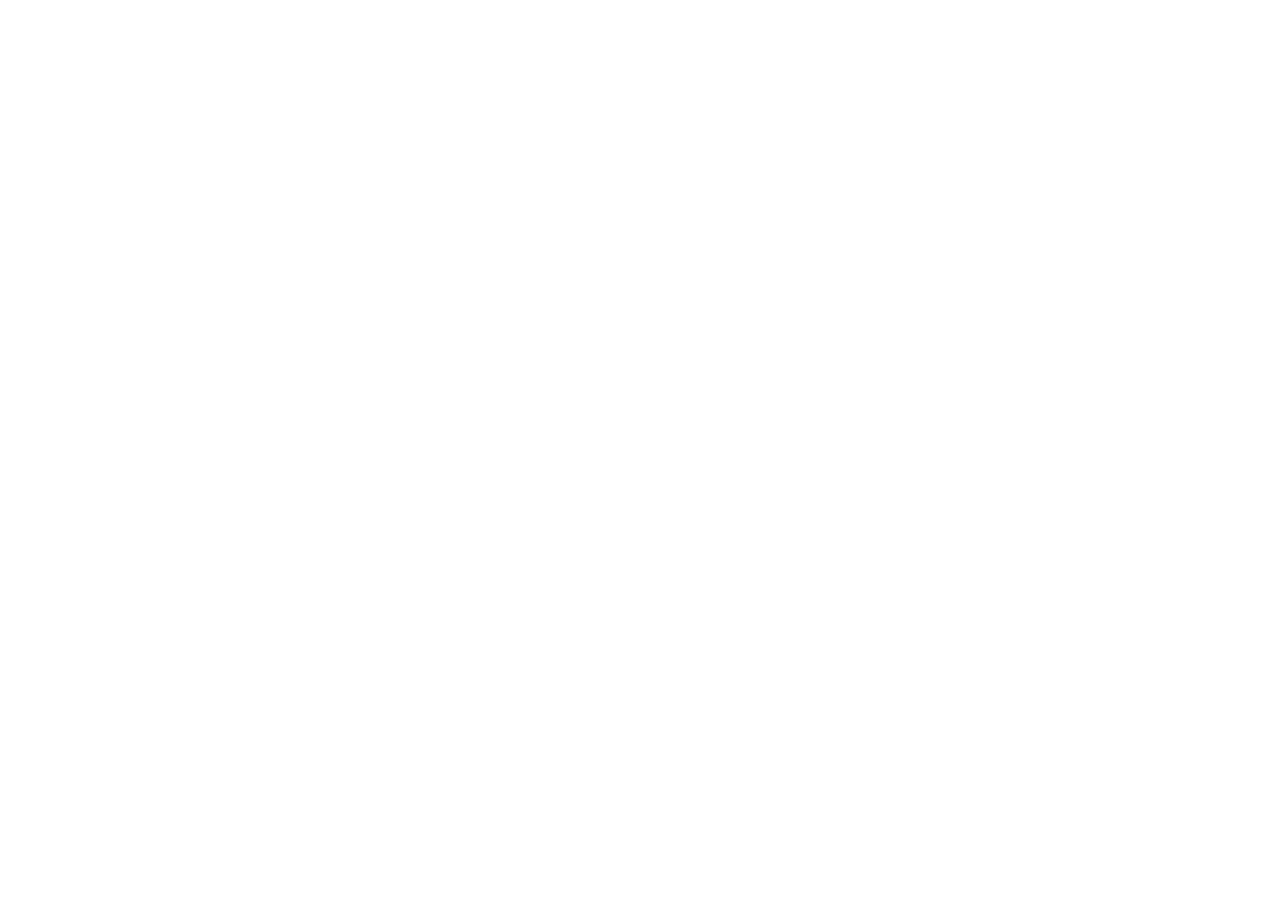
==== index.html @ 271f460a "Set up the Repository and Basic HTML structure" ====
<!DOCTYPE html>
<html lang="en">
<head>
    <meta charset="UTF-8">
    <meta http-equiv="X-UA-Compatible" content="IE=edge">
    <meta name="viewport" content="width=device-width, initial-scale=1.0">
    <title>Home - Web 3.0 Conference Website</title>
</head>
<body>
    <!-- ==== DESKTOP: Social media Header ==== -->
    <div>

    </div>

    <!-- ==== Navbar ==== -->
    <nav class="nav">

    </nav>

    <!-- ==== Header Section ==== -->
    <header class="header">

    </header>

    <!-- ==== Featured Speakers ==== -->
    <section class="speakers">

    </section>

    <!-- ==== DESKTOP: Partner Section ==== -->
    <section class="partner">

    </section>

    <!-- ==== DESKTOP: Footer ==== -->
    <footer class="footer">

    </footer>
</body>
</html>
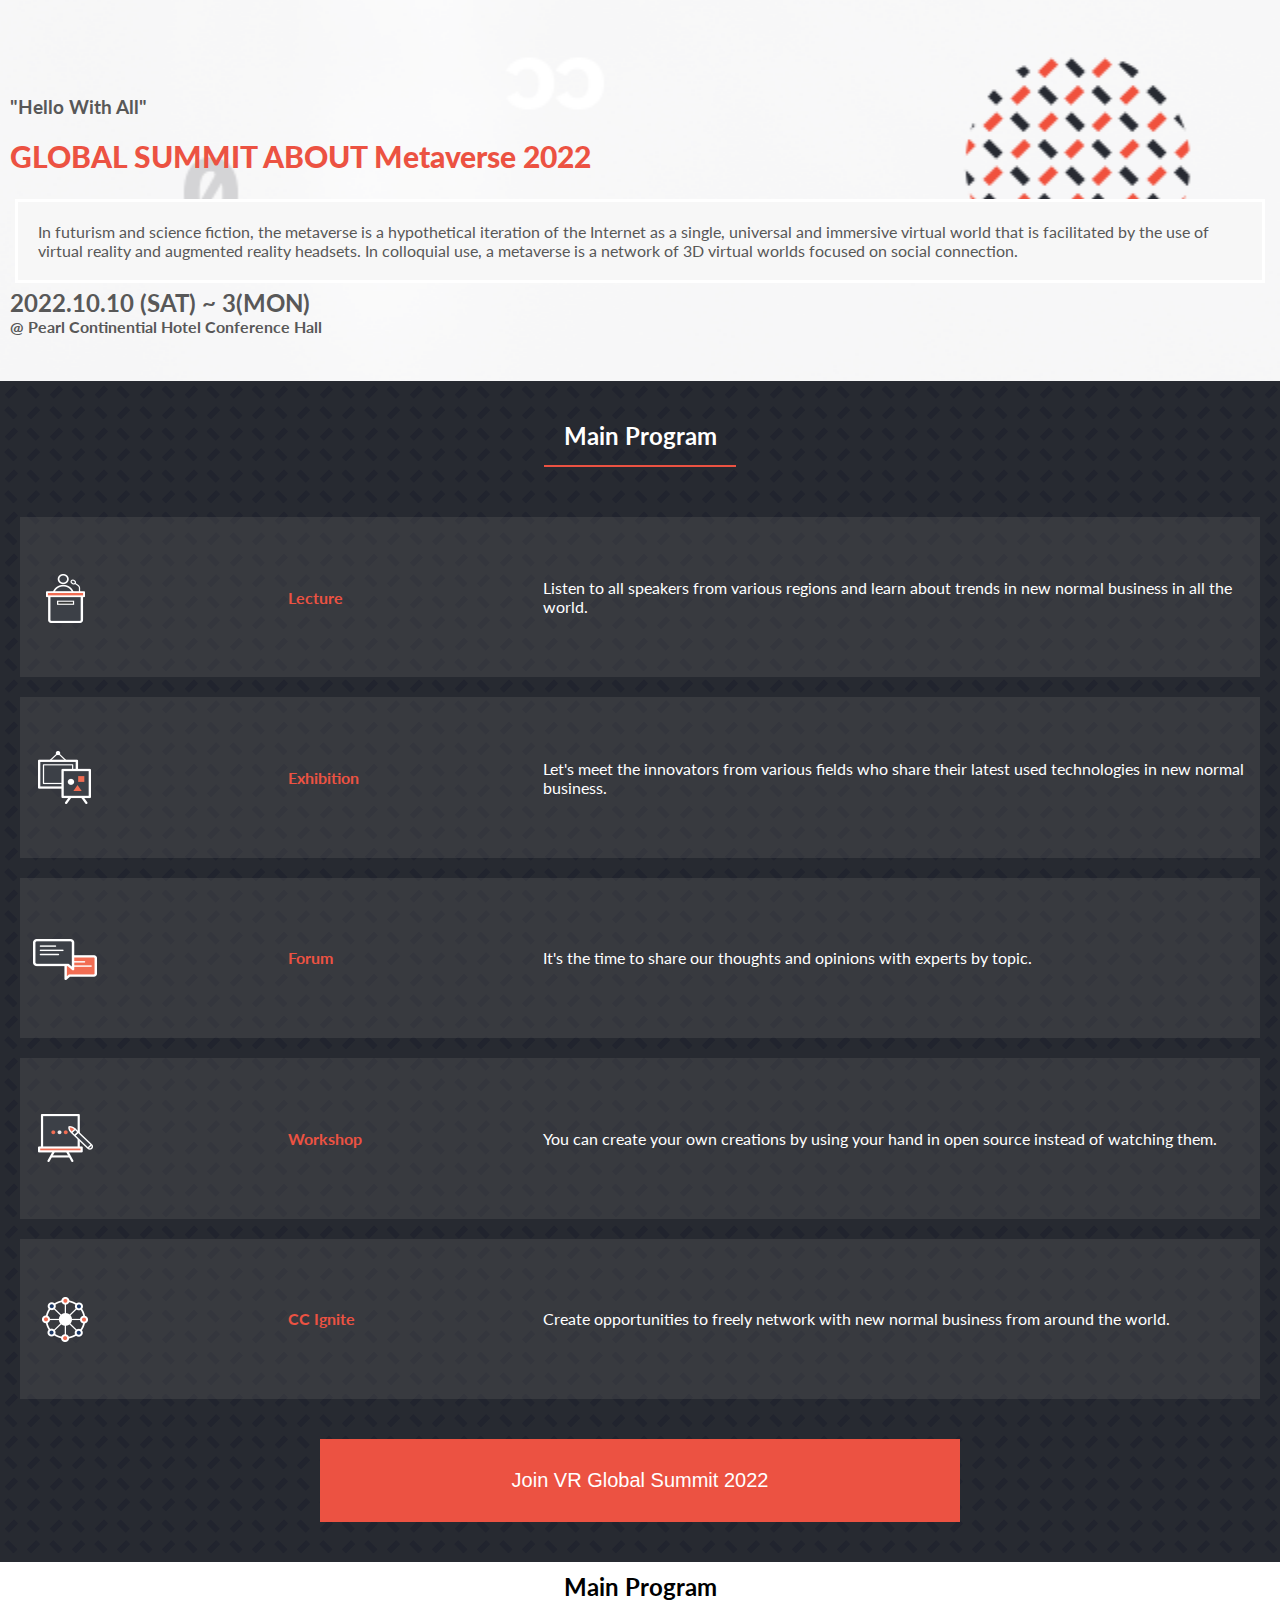
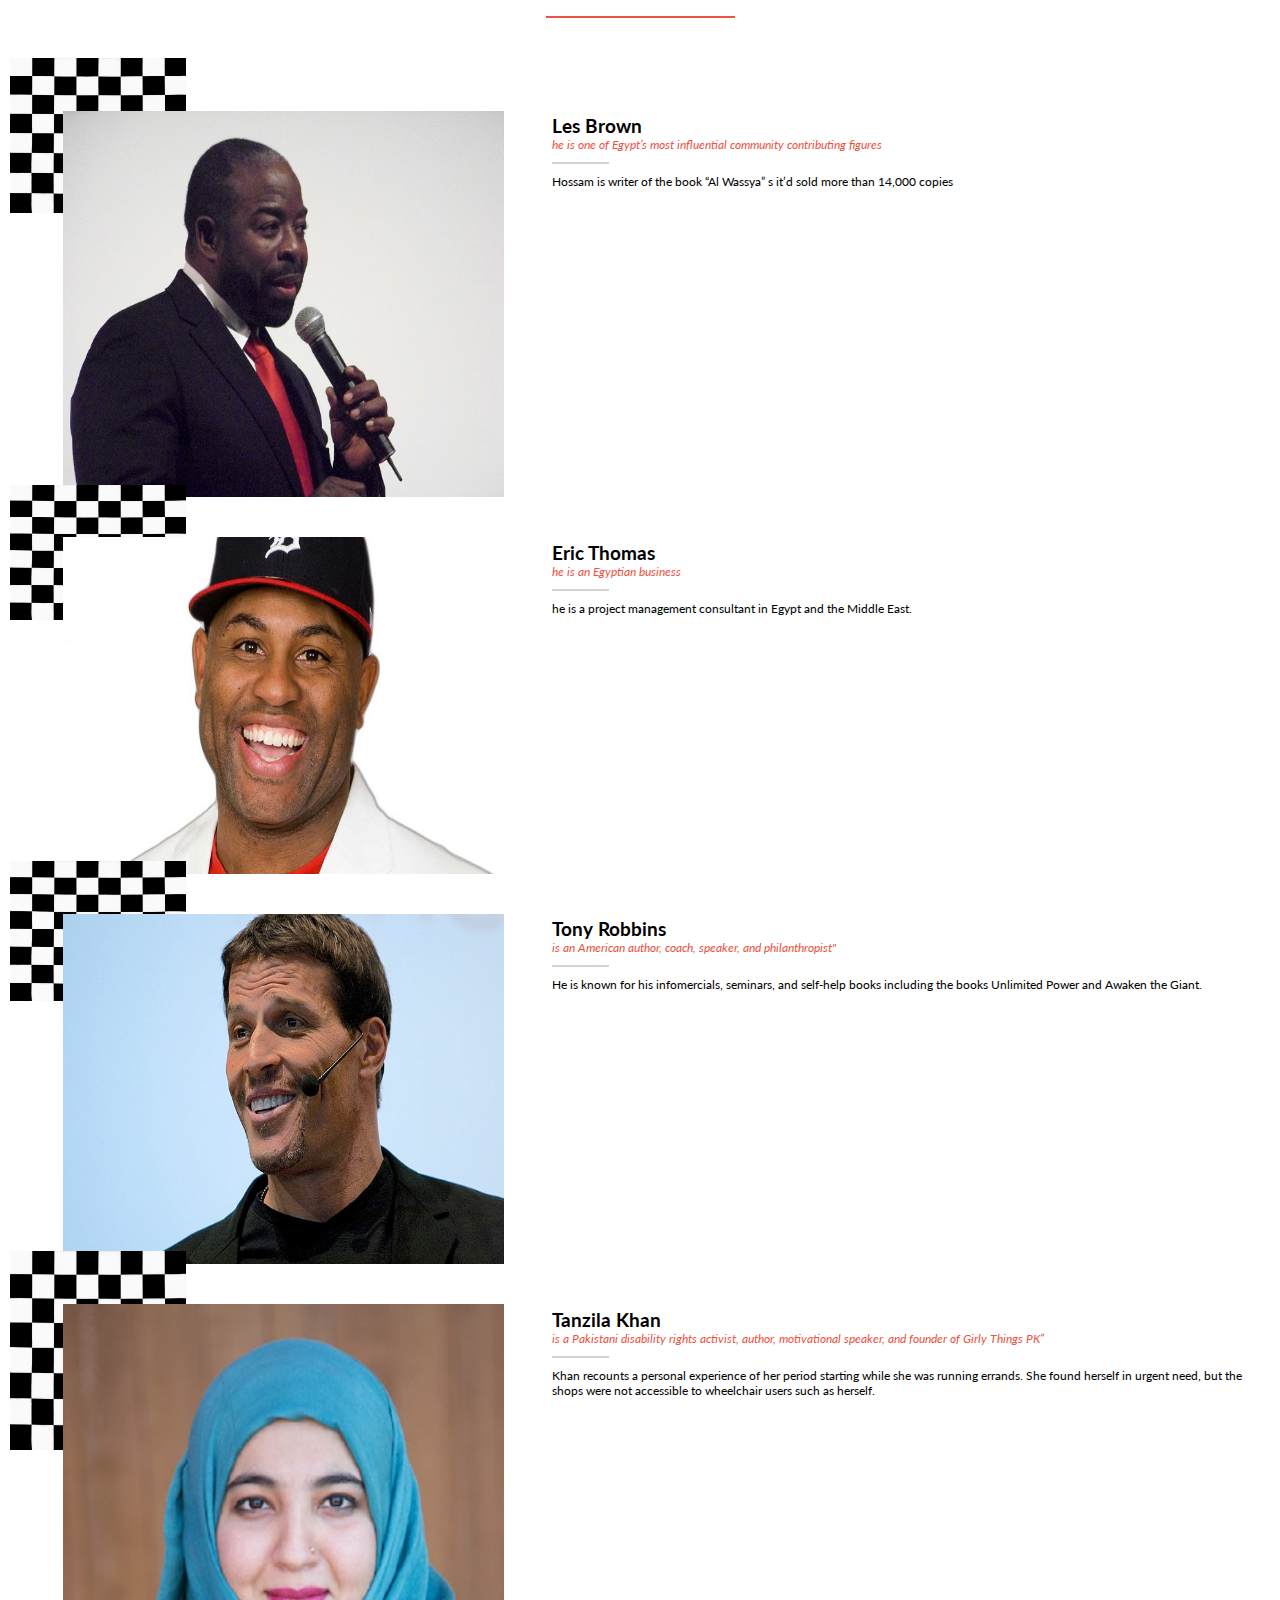
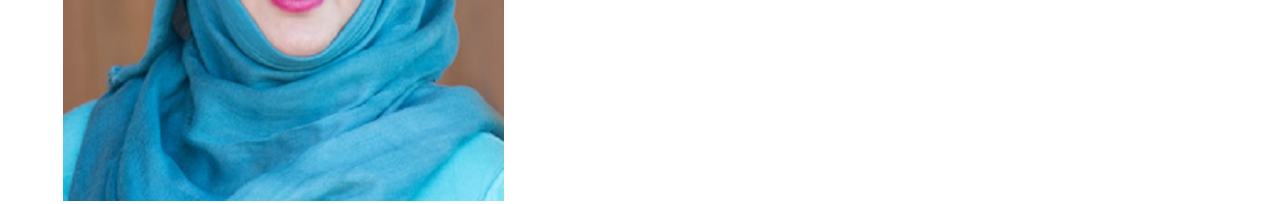
==== commit c70b0788: "HomePage Mobile Version Completed (Milestone 1)" ====
--- a/index.html
+++ b/index.html
@@ -1,40 +1,181 @@
 <!DOCTYPE html>
 <html lang="en">
+
 <head>
     <meta charset="UTF-8">
     <meta http-equiv="X-UA-Compatible" content="IE=edge">
     <meta name="viewport" content="width=device-width, initial-scale=1.0">
-    <title>Home - Web 3.0 Conference Website</title>
+    <title>Home - Metaverse Conference Website</title>
+    <link rel="stylesheet" href="assets/style.css" />
+    <link rel="stylesheet" href="https://use.fontawesome.com/releases/v5.15.4/css/all.css"
+        integrity="sha384-DyZ88mC6Up2uqS4h/KRgHuoeGwBcD4Ng9SiP4dIRy0EXTlnuz47vAwmeGwVChigm" crossorigin="anonymous">
 </head>
+
 <body>
-    <!-- ==== DESKTOP: Social media Header ==== -->
-    <div>
 
-    </div>
+    <body>
+        <!-- ==== DESKTOP: Social media Header ==== -->
+        <div>
 
-    <!-- ==== Navbar ==== -->
-    <nav class="nav">
+        </div>
 
-    </nav>
+        <!-- ==== Navbar ==== -->
+        <nav class="nav">
 
-    <!-- ==== Header Section ==== -->
-    <header class="header">
+            <i class="fas fa-bars"></i>
+        </nav>
 
-    </header>
+        <!-- ==== Header Section ==== -->
+        <header class="header">
 
-    <!-- ==== Featured Speakers ==== -->
-    <section class="speakers">
+            <h3>"Hello With All"</h3>
+            <h1 class="header__header1">GLOBAL SUMMIT ABOUT Metaverse 2022</h1>
+            <p class="header__text">
+                In futurism and science fiction, the metaverse is a hypothetical 
+                iteration of the Internet as a single, universal and immersive virtual 
+                world that is facilitated by the use of virtual reality and augmented 
+                reality headsets. In colloquial use, a metaverse is a network of 3D 
+                virtual worlds focused on social connection.
+            </p>
+            <h2>2022.10.10 (SAT) ~ 3(MON)</h2>
+            <h4 class="header__time">@ Pearl Continential Hotel Conference Hall</h4>
+        </header>
 
-    </section>
+        <!-- main progeram -->
+        <main class="main">
+            <div class="main__heading">
+                <h2>Main Program</h2>
+                <div class="main__line"></div>
+            </div>
+            <div class="main__List">
+                <div class="main__List__item">
+                    <img class="main__List__item__SubItem" src="assets/img/lecture.png" alt="lecture">
+                    <h4 class="main__List__item__SubItem main__List__item__title"> Lecture</h4>
+                    <p class="main__List__item__SubItem ">
+                        Listen to all speakers from various regions and learn about trends
+                        in new normal business in all the world.
+                    </p>
+                </div>
+                <div class="main__List__item">
+                    <img class="main__List__item__SubItem" src="assets/img/exibition.png" alt="CC">
+                    <h4 class="main__List__item__SubItem main__List__item__title"> Exhibition</h4>
+                    <p class="main__List__item__SubItem ">
+                        Let's meet the innovators from various fields who share their latest
+                        used technologies in new normal business.
+                    </p>
+                </div>
+                <div class="main__List__item">
+                    <img class="main__List__item__SubItem" src="assets/img/forum.png" alt="forum">
+                    <h4 class="main__List__item__SubItem main__List__item__title"> Forum</h4>
+                    <p class="main__List__item__SubItem ">
+                        It's the time to share our thoughts and opinions with experts by topic.
+                    </p>
+                </div>
+                <div class="main__List__item">
+                    <img class="main__List__item__SubItem" src="assets/img/workshop.png" alt="workshop">
+                    <h4 class="main__List__item__SubItem main__List__item__title"> Workshop</h4>
+                    <p class="main__List__item__SubItem ">
+                        You can create your own creations by using your hand in open source instead of watching them.
+                    </p>
+                </div>
+                <div class="main__List__item">
+                    <img class="main__List__item__SubItem" src="assets/img/ignite.png" alt="ignite">
+                    <h4 class="main__List__item__SubItem main__List__item__title">CC Ignite</h4>
+                    <p class="main__List__item__SubItem ">
+                        Create opportunities to freely network with new normal business from around the world.
+                    </p>
+                </div>
+            </div>
+            <div class="btn-container">
+                <button class="main-btn" type="button">
+                    Join VR Global Summit 2022
+                </button>
+            </div>
+        </main>
+        <!-- ==== Featured Speakers ==== -->
+        <section class="speakers">
+            <div class="speakers__heading">
+                <h2>Main Program</h2>
+                <div class="speakers__line"></div>
+            </div>
+            <div class="speakers__list__item">
+                <div class="speaker__list__item__img">
+                    <img src="assets/img/Les-Brown.jpg" />
+                </div>
+                <div class="speaker__list__item__content">
+                    <h3>Les Brown</h3>
+                    <p class="speaker__list__item__content__bio">
+                        he is one of Egypt’s most influential community contributing figures
+                    </p>
+                    <div class="speakers__bio__line">
 
-    <!-- ==== DESKTOP: Partner Section ==== -->
-    <section class="partner">
+                    </div>
+                    <p>
+                        Hossam is writer of the book “Al Wassya” s it’d sold more than 14,000 copies
+                    </p>
+                </div>
+            </div>
+            <div class="speakers__list__item">
+                <div class="speaker__list__item__img">
+                    <img src="assets/img/Eric-Thomas.jpg" />
+                </div>
+                <div class="speaker__list__item__content">
+                    <h3>Eric Thomas</h3>
+                    <p class="speaker__list__item__content__bio">
+                        he is an Egyptian business
+                    </p>
+                    <div class="speakers__bio__line">
 
-    </section>
+                    </div>
+                    <p>
+                        he is a project management consultant in Egypt and the Middle East.
+                    </p>
+                </div>
+            </div>
+            <div class="speakers__list__item">
+                <div class="speaker__list__item__img">
+                    <img src="assets/img/Tony_Robbins.jpg" />
+                </div>
+                <div class="speaker__list__item__content">
+                    <h3>Tony Robbins</h3>
+                    <p class="speaker__list__item__content__bio">
+                        is an American author, coach, speaker, and philanthropist"
+                    </p>
+                    <div class="speakers__bio__line">
 
-    <!-- ==== DESKTOP: Footer ==== -->
-    <footer class="footer">
+                    </div>
+                    <p>
+                        He is known for his infomercials, seminars, and self-help books including the books Unlimited Power and Awaken the Giant.
+                </div>
+            </div>
+            <div class="speakers__list__item">
+                <div class="speaker__list__item__img">
+                    <img src="assets/img/Tanzila.jpg" />
+                </div>
+                <div class="speaker__list__item__content">
+                    <h3>Tanzila Khan</h3>
+                    <p class="speaker__list__item__content__bio">
+                        is a Pakistani disability rights activist, author, motivational speaker, and founder of Girly Things PK”
+                    </p>
+                    <div class="speakers__bio__line">
 
-    </footer>
-</body>
+                    </div>
+                    <p>
+                        Khan recounts a personal experience of her period starting while she was running errands. She found herself in urgent need, but the shops were not accessible to wheelchair users such as herself.
+                    </p>
+                </div>
+            </div>
+        </section>
+
+        <!-- ==== DESKTOP: Partner Section ==== -->
+        <section class="partner">
+
+        </section>
+
+        <!-- ==== DESKTOP: Footer ==== -->
+        <footer class="footer">
+
+        </footer>
+    </body>
+
 </html>--- a/assets/style.css
+++ b/assets/style.css
@@ -0,0 +1,159 @@
+@import url('https://fonts.googleapis.com/css2?family=Lato:ital,wght@0,100;0,300;0,400;0,700;0,900;1,100;1,300;1,400;1,700;1,900&display=swap');
+
+body {
+  font-family: 'Lato', sans-serif;
+  font-weight: 400;
+}
+
+* {
+  margin: 0;
+  padding: 0;
+}
+
+i {
+  font-size: 30px;
+  margin: 20px 0 0 20px;
+}
+
+i:hover {
+  color: white;
+}
+
+.header {
+  background-image: url('img/mobile-bg.png');
+  background-size: cover;
+  background-position: center;
+  margin-top: -50px;
+  padding: 110px 10px 45px 10px;
+  color: #585858;
+}
+
+.header__header1 {
+  font-family: 'Lato', sans-serif;
+  padding: 20px 0;
+  font-size: 1.9em;
+  font-weight: 900;
+  color: #ec5242;
+}
+
+.header__text {
+  padding: 20px;
+  border: 3.5px solid #fff;
+  background-color: #f7f7f7;
+  margin: 5px;
+}
+
+.main {
+  background-image: url('img/main-bg.png');
+  background-color: #272a31;
+  color: #fff;
+  padding: 40px 0;
+}
+
+.main__line {
+  width: 15%;
+  height: 2px;
+  background-color: #ec5242;
+  margin-top: 15px;
+}
+
+.main__heading {
+  display: flex;
+  flex-direction: column;
+  align-items: center;
+}
+
+.main__List {
+  padding-top: 30px;
+}
+
+.main__List__item {
+  display: grid;
+  grid-template-columns: 18% 18% 58%;
+  background-color: #5f5f5f50;
+  grid-column-gap: 3%;
+  padding: 4% 1%;
+  margin: 20px;
+}
+
+.main__List__item__SubItem {
+  align-self: center;
+}
+
+.main__List__item__title {
+  color: #ec5242;
+}
+
+.btn-container {
+  display: flex;
+  justify-content: center;
+  margin-top: 40px;
+}
+
+.main-btn {
+  padding: 30px 15%;
+  background-color: #ec5242;
+  color: #fff;
+  border-style: none;
+  font-size: 20px;
+}
+
+.speakers {
+  min-height: 500px;
+  padding: 10px;
+}
+
+.speakers__line {
+  width: 15%;
+  height: 2px;
+  background-color: #ec5242;
+  margin-top: 15px;
+}
+
+.speakers__heading {
+  display: flex;
+  flex-direction: column;
+  align-items: center;
+}
+
+.speakers__list__item {
+  display: grid;
+  grid-template-columns: 35% 57%;
+  grid-column-gap: 8%;
+  margin-top: 40px;
+}
+
+.speaker__list__item__img {
+  background-image: url('img/speakersbg.jpg');
+  background-size: 40% 40%;
+  background-repeat: no-repeat;
+  background-position-x: 0;
+  background-position-y: 0;
+}
+
+.speaker__list__item__img img {
+  width: 100%;
+  height: 100%;
+  padding-left: 12%;
+  padding-top: 12%;
+}
+
+.speaker__list__item__content {
+  padding-top: 8%;
+}
+
+.speaker__list__item__content__bio {
+  font-style: italic;
+  color: #ec5242;
+}
+
+.speakers__bio__line {
+  width: 8%;
+  height: 2px;
+  background-color: #d3d3d3;
+  margin: 10px 0;
+}
+
+.speaker__list__item__content p {
+  font-size: 12px;
+}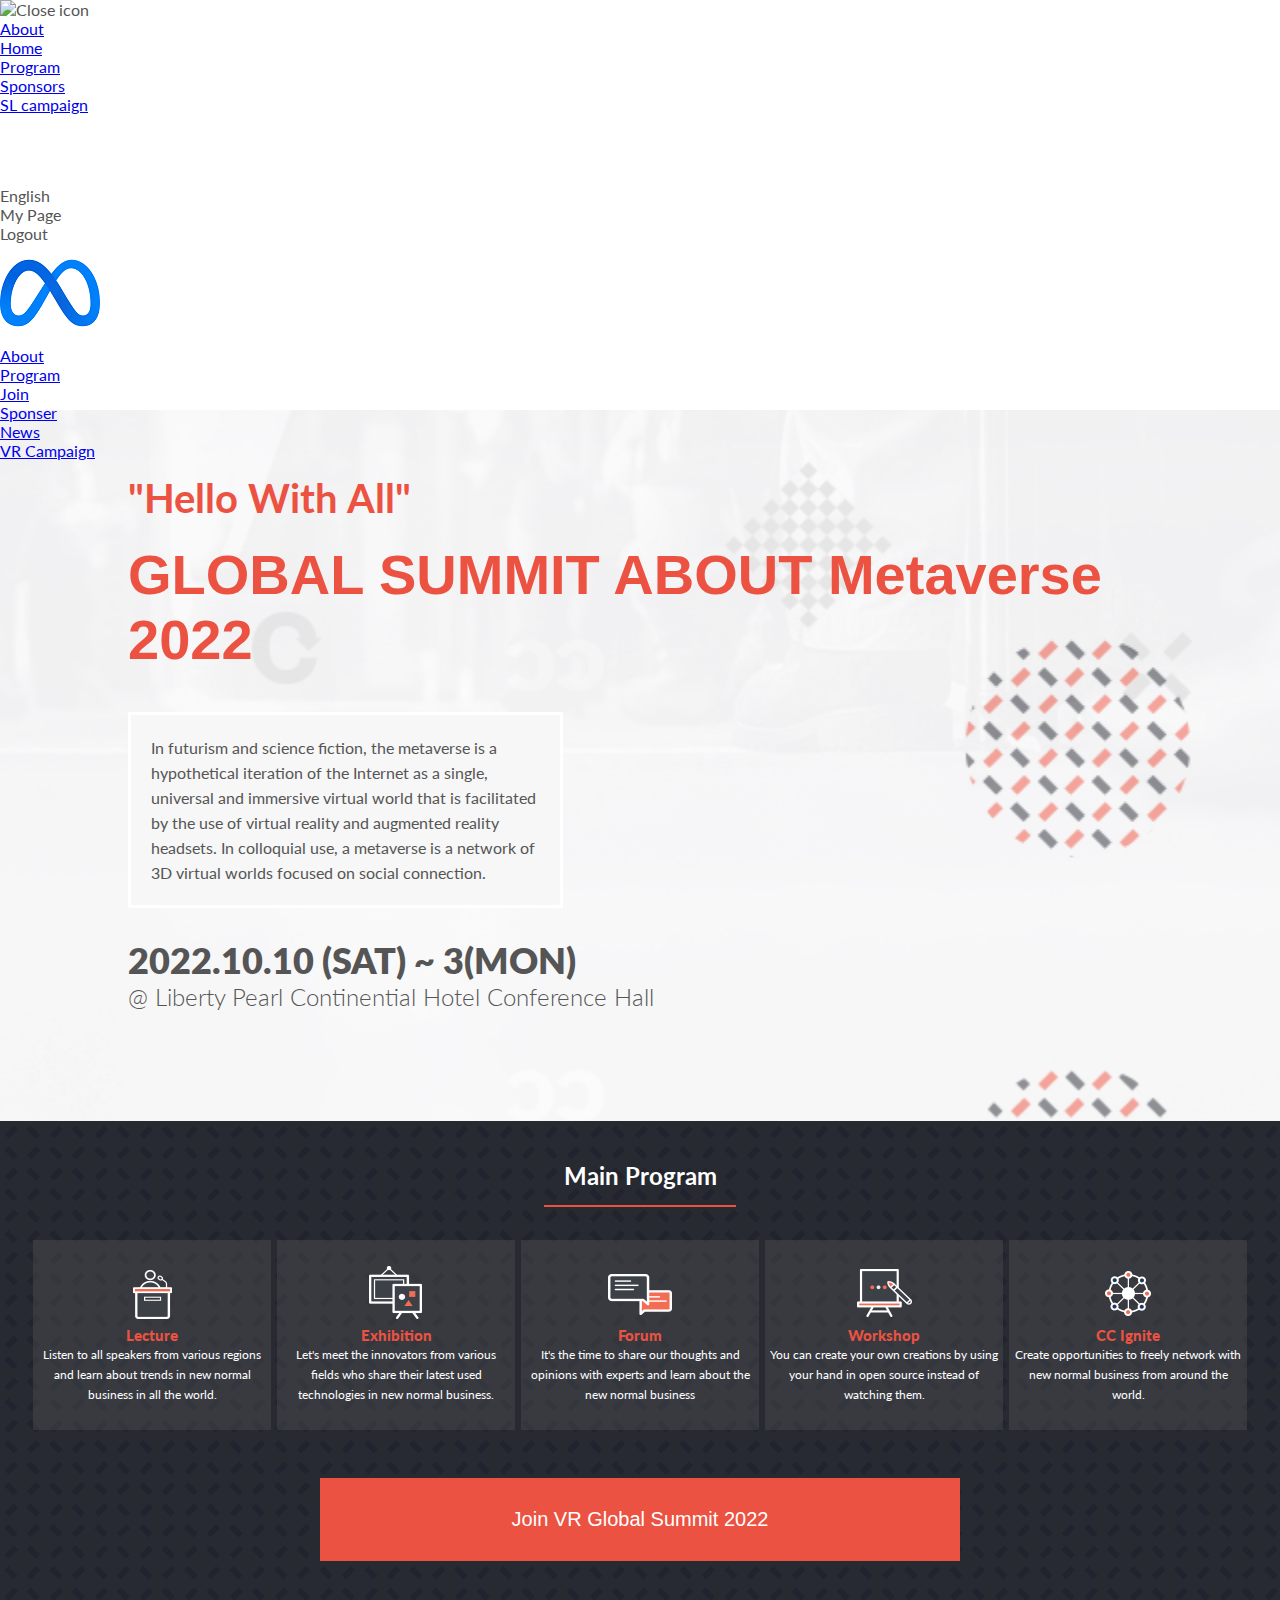
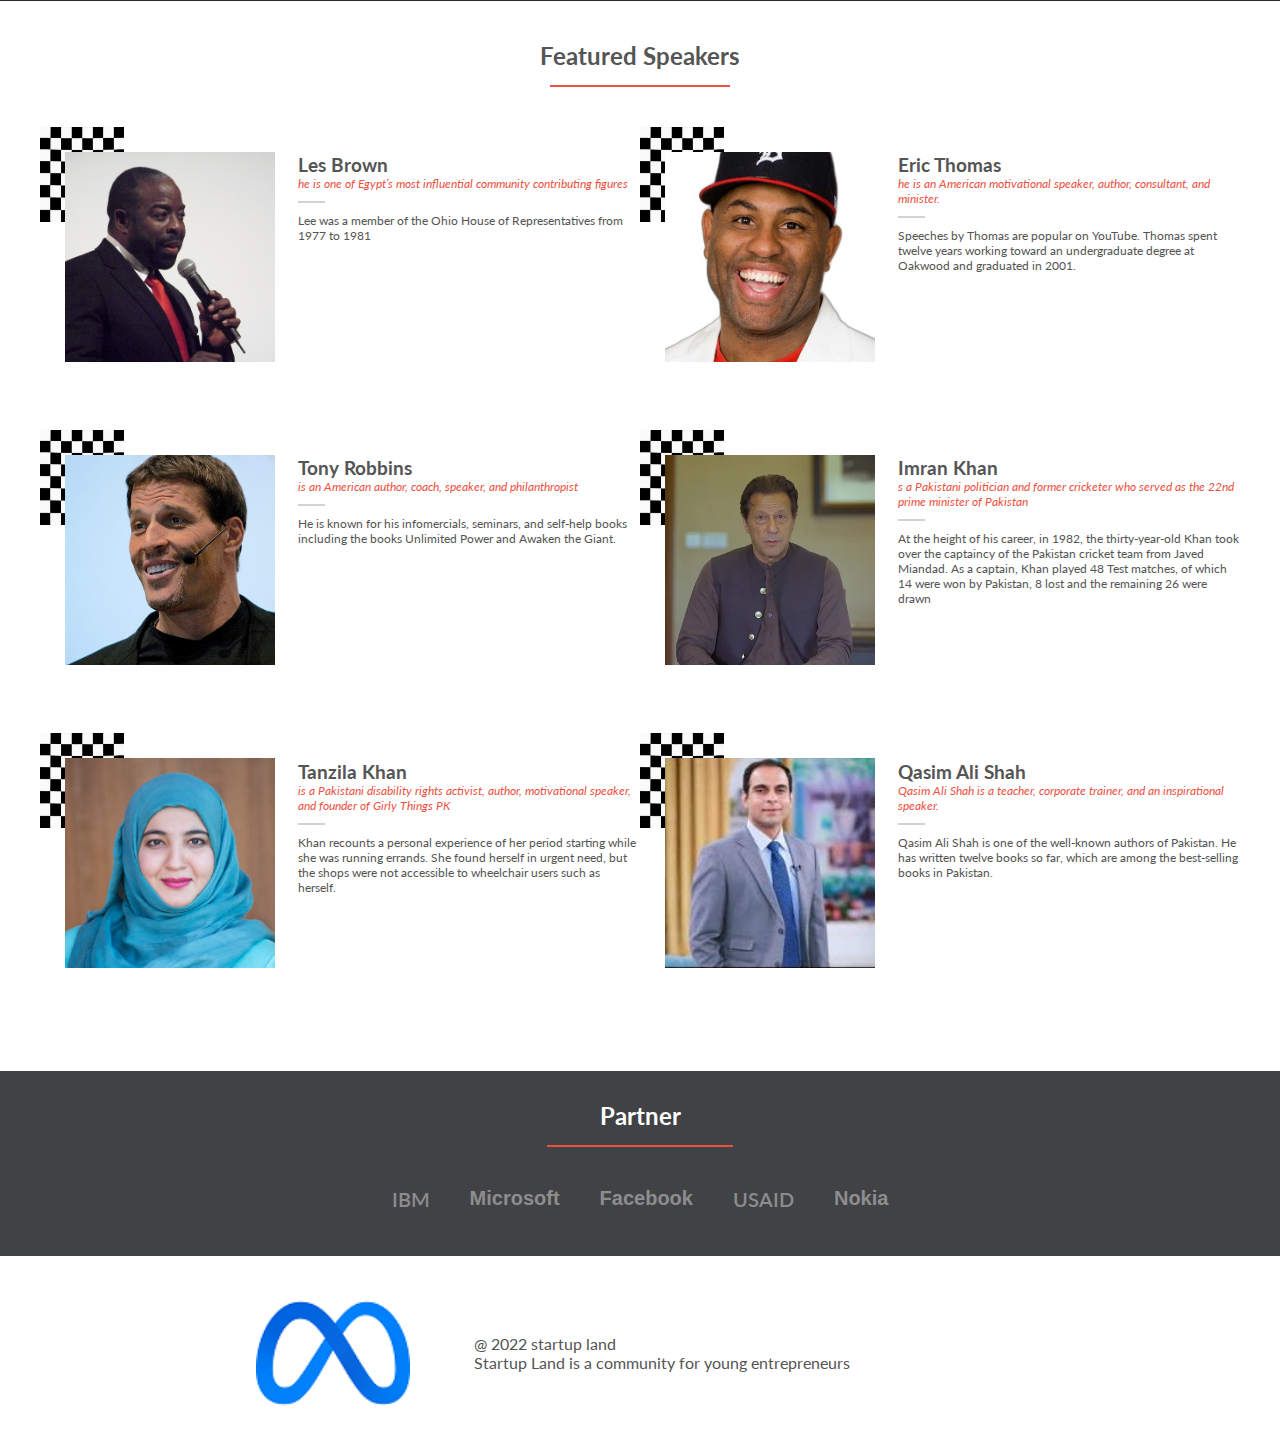
==== commit 062f17bb: "JS added to show speakers dynamically" ====
--- a/index.html
+++ b/index.html
@@ -7,6 +7,7 @@
     <meta name="viewport" content="width=device-width, initial-scale=1.0">
     <title>Home - Metaverse Conference Website</title>
     <link rel="stylesheet" href="assets/style.css" />
+    <link rel="stylesheet" href="assets/index.css" />
     <link rel="stylesheet" href="https://use.fontawesome.com/releases/v5.15.4/css/all.css"
         integrity="sha384-DyZ88mC6Up2uqS4h/KRgHuoeGwBcD4Ng9SiP4dIRy0EXTlnuz47vAwmeGwVChigm" crossorigin="anonymous">
 </head>
@@ -14,74 +15,115 @@
 <body>
 
     <body>
+        <!-- ==== Mobile: Main Menu ==== -->
+        <div id="navbar-overlay" class="overlay-background">
+            <a class="closeIcon"><img src="assets/img/close.png" alt="Close icon"></a>
+            <ul class="overlay-content">
+                <li><a class="one" href="about.html">About</a></li>
+                <li><a href="index.html">Home</a></li>
+                <li><a href="#program">Program</a></li>
+                <li><a href="#sponsor">Sponsors</a></li>
+                <li class="menu-item-border"><a class="item-link" href="#">SL campaign </a></li>
+            </ul>
+        </div>
         <!-- ==== DESKTOP: Social media Header ==== -->
-        <div>
-
+        <div class="social">
+            <div> <i class="fab fa-twitter"></i></div>
+            <div> <i class="fab fa-facebook-f"></i></div>
+            <div>English</div>
+            <div>My Page</div>
+            <div>Logout</div>
         </div>
 
         <!-- ==== Navbar ==== -->
-        <nav class="nav">
-
-            <i class="fas fa-bars"></i>
-        </nav>
+        <header class="nav">
+            <nav class="navbar-humberger">
+                <div class="icon-tab" id="humberger">
+                    <i class="fas fa-bars"></i>
+                </div>
+            </nav>
+             <!-- ==== Desktop: Main Menu ==== -->
+            <ul class="desktp_menu">
+                <li class="desktp_menu_item desktp_menu_logo"><a href="index.html"><img src="assets/img/logo.png"
+                            alt="startup" /></a></li>
+                <li><a class="active" href="about.html">About</a></li>
+                <li><a href="#program">Program</a></li>
+                <li><a href="#">Join</a></li>
+                <li><a href="#sponsor">Sponser</a></li>
+                <li><a href="#">News</a></li>
+                <li class="item-border"><a href="#" class="item-link">VR Campaign</a></li>
+            </ul>
+        </header>
 
         <!-- ==== Header Section ==== -->
         <header class="header">
 
-            <h3>"Hello With All"</h3>
-            <h1 class="header__header1">GLOBAL SUMMIT ABOUT Metaverse 2022</h1>
-            <p class="header__text">
+            <h3 class="text1">"Hello With All"</h3>
+            <h1 class="header_header1">GLOBAL SUMMIT ABOUT Metaverse 2022</h1>
+            <p class="header_text">
                 In futurism and science fiction, the metaverse is a hypothetical 
                 iteration of the Internet as a single, universal and immersive virtual 
                 world that is facilitated by the use of virtual reality and augmented 
                 reality headsets. In colloquial use, a metaverse is a network of 3D 
                 virtual worlds focused on social connection.
             </p>
-            <h2>2022.10.10 (SAT) ~ 3(MON)</h2>
-            <h4 class="header__time">@ Pearl Continential Hotel Conference Hall</h4>
+            <h2 class="eventime">2022.10.10 (SAT) ~ 3(MON)</h2>
+            <h4 class="header_time">@ Liberty Pearl Continential Hotel Conference Hall</h4>
         </header>
 
         <!-- main progeram -->
-        <main class="main">
-            <div class="main__heading">
+        <main class="main" id="program">
+            <div class="main_heading">
                 <h2>Main Program</h2>
-                <div class="main__line"></div>
+                <div class="main_line"></div>
             </div>
-            <div class="main__List">
-                <div class="main__List__item">
-                    <img class="main__List__item__SubItem" src="assets/img/lecture.png" alt="lecture">
-                    <h4 class="main__List__item__SubItem main__List__item__title"> Lecture</h4>
-                    <p class="main__List__item__SubItem ">
+            <div class="main_List">
+                <div class="main_List_item">
+                    <div class="main_List_item_container">
+                        <img class="main_List_item_SubItem" src="assets/img/lecture.png" alt="lecture">
+                    </div>
+                    <h4 class="main_List_item_SubItem main_List_item_title"> Lecture</h4>
+                    <p class="main_List_item_SubItem ">
                         Listen to all speakers from various regions and learn about trends
                         in new normal business in all the world.
                     </p>
                 </div>
-                <div class="main__List__item">
-                    <img class="main__List__item__SubItem" src="assets/img/exibition.png" alt="CC">
-                    <h4 class="main__List__item__SubItem main__List__item__title"> Exhibition</h4>
-                    <p class="main__List__item__SubItem ">
+                <div class="main_List_item">
+                    <div class="main_List_item_container">
+                        <img class="main_List_item_SubItem" src="assets/img/exibition.png" alt="CC">
+                    </div>
+                    <h4 class="main_List_item_SubItem main_List_item_title"> Exhibition</h4>
+                    <p class="main_List_item_SubItem ">
                         Let's meet the innovators from various fields who share their latest
                         used technologies in new normal business.
                     </p>
                 </div>
-                <div class="main__List__item">
-                    <img class="main__List__item__SubItem" src="assets/img/forum.png" alt="forum">
-                    <h4 class="main__List__item__SubItem main__List__item__title"> Forum</h4>
-                    <p class="main__List__item__SubItem ">
-                        It's the time to share our thoughts and opinions with experts by topic.
+                <div class="main_List_item">
+                    <div class="main_List_item_container">
+                        <img class="main_List_item_SubItem" src="assets/img/forum.png" alt="forum">
+                    </div>
+                    <h4 class="main_List_item_SubItem main_List_item_title"> Forum</h4>
+                    <p class="main_List_item_SubItem ">
+                        It's the time to share our thoughts and opinions with experts and learn about the new
+                        normal business
                     </p>
                 </div>
-                <div class="main__List__item">
-                    <img class="main__List__item__SubItem" src="assets/img/workshop.png" alt="workshop">
-                    <h4 class="main__List__item__SubItem main__List__item__title"> Workshop</h4>
-                    <p class="main__List__item__SubItem ">
+                <div class="main_List_item">
+                    <div class="main_List_item_container">
+                        <img class="main_List_item_SubItem" src="assets/img/workshop.png" alt="workshop">
+    
+                    </div>
+                    <h4 class="main_List_item_SubItem main_List_item_title"> Workshop</h4>
+                    <p class="main_List_item_SubItem ">
                         You can create your own creations by using your hand in open source instead of watching them.
                     </p>
                 </div>
-                <div class="main__List__item">
-                    <img class="main__List__item__SubItem" src="assets/img/ignite.png" alt="ignite">
-                    <h4 class="main__List__item__SubItem main__List__item__title">CC Ignite</h4>
-                    <p class="main__List__item__SubItem ">
+                <div class="main_List_item">
+                    <div class="main_List_item_container">
+                        <img class="main_List_item_SubItem" src="assets/img/ignite.png" alt="ignite">
+                    </div>
+                    <h4 class="main_List_item_SubItem main_List_item_title">CC Ignite</h4>
+                    <p class="main_List_item_SubItem ">
                         Create opportunities to freely network with new normal business from around the world.
                     </p>
                 </div>
@@ -94,88 +136,43 @@
         </main>
         <!-- ==== Featured Speakers ==== -->
         <section class="speakers">
-            <div class="speakers__heading">
-                <h2>Main Program</h2>
-                <div class="speakers__line"></div>
+            <div class="speakers_heading">
+                <h2>Featured Speakers</h2>
+                <div class="speakers_line"></div>
             </div>
-            <div class="speakers__list__item">
-                <div class="speaker__list__item__img">
-                    <img src="assets/img/Les-Brown.jpg" />
-                </div>
-                <div class="speaker__list__item__content">
-                    <h3>Les Brown</h3>
-                    <p class="speaker__list__item__content__bio">
-                        he is one of Egypt’s most influential community contributing figures
-                    </p>
-                    <div class="speakers__bio__line">
-
-                    </div>
-                    <p>
-                        Hossam is writer of the book “Al Wassya” s it’d sold more than 14,000 copies
-                    </p>
-                </div>
+            <div class="speakers_container">
+    
+    
             </div>
-            <div class="speakers__list__item">
-                <div class="speaker__list__item__img">
-                    <img src="assets/img/Eric-Thomas.jpg" />
-                </div>
-                <div class="speaker__list__item__content">
-                    <h3>Eric Thomas</h3>
-                    <p class="speaker__list__item__content__bio">
-                        he is an Egyptian business
-                    </p>
-                    <div class="speakers__bio__line">
-
-                    </div>
-                    <p>
-                        he is a project management consultant in Egypt and the Middle East.
-                    </p>
-                </div>
-            </div>
-            <div class="speakers__list__item">
-                <div class="speaker__list__item__img">
-                    <img src="assets/img/Tony_Robbins.jpg" />
-                </div>
-                <div class="speaker__list__item__content">
-                    <h3>Tony Robbins</h3>
-                    <p class="speaker__list__item__content__bio">
-                        is an American author, coach, speaker, and philanthropist"
-                    </p>
-                    <div class="speakers__bio__line">
-
-                    </div>
-                    <p>
-                        He is known for his infomercials, seminars, and self-help books including the books Unlimited Power and Awaken the Giant.
-                </div>
-            </div>
-            <div class="speakers__list__item">
-                <div class="speaker__list__item__img">
-                    <img src="assets/img/Tanzila.jpg" />
-                </div>
-                <div class="speaker__list__item__content">
-                    <h3>Tanzila Khan</h3>
-                    <p class="speaker__list__item__content__bio">
-                        is a Pakistani disability rights activist, author, motivational speaker, and founder of Girly Things PK”
-                    </p>
-                    <div class="speakers__bio__line">
-
-                    </div>
-                    <p>
-                        Khan recounts a personal experience of her period starting while she was running errands. She found herself in urgent need, but the shops were not accessible to wheelchair users such as herself.
-                    </p>
-                </div>
-            </div>
+            <button class="btn speaker-btn">More <i class="fas fa-angle-down"></i></button>
         </section>
 
         <!-- ==== DESKTOP: Partner Section ==== -->
-        <section class="partner">
-
+        <section class="partner" id="sponsor">
+            <h2>Partner</h2>
+            <div class="main_heading">
+                <div class="main_line"></div>
+            </div>
+            <div class="partner_logos">
+                <span class="partner_logosone">IBM</span>
+                <span class="partner_logostwo">Microsoft</span>
+                <span class="partner_logostwo">Facebook</span>
+                <span class="partner_logosone">USAID</span>
+                <span class="partner_logostwo">Nokia</span>
+            </div>
+    
         </section>
 
         <!-- ==== DESKTOP: Footer ==== -->
-        <footer class="footer">
-
+        <footer>
+            <div class="footer_container">
+                <img src="assets/img/logo.png" alt="startup">
+                <div class="footer_container_content">
+                    <p>@ 2022 startup land</p>
+                    <p>Startup Land is a community for young entrepreneurs </p>
+                </div>
+            </div>
         </footer>
+        <script src="assets/script.js"></script>
     </body>
-
 </html>--- a/assets/index.css
+++ b/assets/index.css
@@ -0,0 +1,410 @@
+@import url('https://fonts.googleapis.com/css2?family=Lato:ital,wght@0,100;0,300;0,400;0,700;0,900;1,100;1,300;1,400;1,700;1,900&display=swap');
+@import url('http://fonts.cdnfonts.com/css/cocogoose');
+
+body {
+  font-family: 'Lato', sans-serif;
+  font-weight: 400;
+  color: #555;
+}
+
+* {
+  margin: 0;
+  padding: 0;
+}
+
+.header {
+  box-sizing: border-box;
+  width: 100%;
+  height: 100%;
+  padding: 110px 40px;
+  display: block;
+  position: relative;
+  margin-top: -50px;
+  color: #555;
+  z-index: -1;
+}
+
+.header::after {
+  content: '';
+  background: url('img/mobile-bg.png');
+  background-size: cover;
+  opacity: 0.5;
+  top: 0;
+  left: 0;
+  bottom: 0;
+  right: 0;
+  position: absolute;
+  z-index: -1;
+}
+
+.text1 {
+  color: #ec5242;
+}
+
+.header_header1 {
+  font-family: 'COCOGOOSE', sans-serif;
+  padding: 20px 0;
+  font-size: 1.9em;
+  font-weight: 700;
+  color: #ec5242;
+}
+
+.header_text {
+  padding: 20px;
+  border: 3.5px solid #fff;
+  background-color: #f7f7f7;
+  margin: 5px;
+  line-height: 25px;
+}
+
+.header_date {
+  font-family: 'COCOGOOSE', sans-serif;
+  font-size: 1.3em;
+  padding: 20px 0 5px 0;
+}
+
+h2.eventime{
+  font-weight: 800;
+  font-size: 26px;
+  margin-top: 30px;
+}
+
+.header_time {
+  font-size: 16px;
+  font-weight: 300;
+}
+
+.main {
+  background-image: url('img/main-bg.png');
+  background-color: #272a31;
+  color: #fff;
+  padding: 40px 0;
+}
+
+.main_line {
+  width: 15%;
+  height: 2px;
+  background-color: #ec5242;
+  margin-top: 15px;
+}
+
+.main_heading {
+  display: flex;
+  flex-direction: column;
+  align-items: center;
+}
+
+.main_List {
+  padding-top: 30px;
+}
+
+.main_List_item {
+  display: grid;
+  grid-template-columns: 18% 18% 58%;
+  background-color: #5f5f5f50;
+  grid-column-gap: 3%;
+  padding: 4% 1%;
+  margin: 20px;
+}
+
+.main_List_item_SubItem {
+  align-self: center;
+  font-size: 15px;
+  font-weight: 400;
+  line-height: 20px;
+}
+
+.main_List_item_title {
+  font-size: 17px;
+  color: #ec5242;
+  font-weight: bold;
+}
+
+.btn-container {
+  display: flex;
+  justify-content: center;
+  margin-top: 40px;
+}
+
+.main-btn {
+  padding: 30px 15%;
+  background-color: #ec5242;
+  color: #fff;
+  border-style: none;
+  font-size: 20px;
+}
+
+.speakers {
+  padding: 20px;
+}
+
+.speakers_line {
+  width: 15%;
+  height: 2px;
+  background-color: #ec5242;
+  margin-top: 15px;
+}
+
+.speakers_heading {
+  display: flex;
+  flex-direction: column;
+  align-items: center;
+}
+
+.speakers_list_item {
+  display: grid;
+  grid-template-columns: 35% 57%;
+  grid-column-gap: 8%;
+  margin-top: 40px;
+  box-sizing: border-box;
+}
+
+.speaker_list_item_img {
+  background-image: url('img/speakersbg.jpg');
+  background-size: 40% 40%;
+  background-repeat: no-repeat;
+  background-position-x: 0;
+  background-position-y: 0;
+}
+
+.speaker_list_item_img img {
+  width: 130px;
+  height: 150px;
+  object-fit: cover;
+  object-position: bottom;
+  padding-left: 12%;
+  padding-top: 12%;
+}
+
+.speaker_list_item_content {
+  padding-top: 8%;
+}
+
+.speaker_list_item_content_bio {
+  font-style: italic;
+  color: #ec5242;
+}
+
+.speakers_bio_line {
+  width: 8%;
+  height: 2px;
+  background-color: #d3d3d3;
+  margin: 10px 0;
+}
+
+.speaker_list_item_content p {
+  font-size: 12px;
+}
+
+.speaker-btn {
+  font-weight: 500;
+  margin-top: 50px;
+  background-color: #fff;
+  width: 100%;
+  font-size: 20px;
+  cursor: pointer;
+  color: #555;
+  border: 1px solid #d3d3d3;
+  padding-bottom: 15px;
+  font-family: 'Lato', sans-serif;
+}
+
+.speaker-btn i {
+  font-size: 28px;
+}
+
+.speaker-btn:hover {
+  font-weight: 500;
+  margin-top: 50px;
+  background-color: #555;
+  width: 100%;
+  font-size: 20px;
+  cursor: pointer;
+  color: #fff;
+  border: 1px solid #d3d3d3;
+  padding-bottom: 15px;
+}
+
+.partner {
+  display: none;
+}
+
+.footer_container {
+  display: none;
+}
+
+.icon-tab {
+  margin: 20px 0 0 20px;
+  width: 30px;
+  z-index: 2;
+  cursor: pointer;
+}
+
+.tab {
+  background-color: #131313;
+  width: 25px;
+  height: 4px;
+  margin-bottom: 4px;
+  border-radius: 2px;
+}
+
+@media screen and (min-width: 768px) {
+  .navbar-humberger {
+    display: none;
+  }
+
+  .header {
+    padding-left: 10%;
+    padding-top: 5%;
+  }
+
+  .text1 {
+    font-size: 2.5em;
+  }
+
+  .header_header1 {
+    width: 90%;
+    font-size: 3.5em;
+  }
+
+  .header_header1 span {
+    display: block;
+  }
+
+  .header_text {
+    padding: 20px;
+    border: 3.5px solid #fff;
+    background-color: #f7f7f7;
+    margin: 20px 0;
+    width: 35%;
+  }
+
+  h2.eventime{
+    font-weight: 800;
+    font-size: 36px;
+  }
+
+  .header_time {
+    font-size: 24px;
+    font-weight: 300;
+  }
+
+  .header_date {
+    font-family: 'COCOGOOSE', sans-serif;
+    font-size: 1.5em;
+    padding: 10px 0 10px 0;
+  }
+
+  .main_List {
+    display: grid;
+    grid-template-columns: repeat(5, 1fr);
+    padding: 30px;
+  }
+
+  .main_List_item_container {
+    text-align: center;
+  }
+
+  .main_List_item {
+    display: grid;
+    grid-template-columns: 100%;
+    background-color: #5f5f5f50;
+    padding: 10% 2%;
+    margin: 3px;
+    text-align: center;
+  }
+
+  .main_List_item_SubItem {
+    font-size: 12px;
+    font-weight: 400;
+    line-height: 20px;
+  }
+
+  .main_List_item_title {
+    font-size: 15px;
+    font-weight: 1000;
+  }
+
+  .btn-container {
+    margin-top: 15px;
+  }
+
+  .speakers {
+    padding: 40px;
+  }
+
+  .speakers_container {
+    display: grid;
+    grid-template-columns: 1fr 1fr;
+    grid-row-gap: 25px;
+  }
+
+  .speaker-btn {
+    display: none;
+  }
+
+  .partner {
+    display: block;
+    background-color: #414246;
+    text-align: center;
+    padding: 0 20px;
+    margin-top: 60px;
+  }
+
+  .partner h2 {
+    color: #fff;
+    padding-top: 30px;
+  }
+
+  .partner_logos {
+    display: flex;
+    justify-content: center;
+    flex-wrap: wrap;
+    font-weight: 600;
+    font-size: 20px;
+    color: #8d8d8d;
+    margin-top: 10px;
+    padding: 20px 0;
+  }
+
+  .speaker_list_item_img img {
+    width: 100%;
+    height: 210px;
+    object-fit: cover;
+    object-position: bottom;
+    padding-left: 12%;
+    padding-top: 12%;
+  }
+
+  .partner_logos span {
+    padding: 0 10px 15px 10px;
+    margin: 10px;
+  }
+
+  .partner_logosone {
+    font-family: 'Lato', sans-serif;
+  }
+
+  .partner_logostwo {
+    font-family: 'COCOGOOSE', sans-serif;
+  }
+
+  footer {
+    padding: 20px 0;
+  }
+
+  .footer_container {
+    display: flex;
+    justify-content: flex-start;
+  }
+
+  .footer_container img {
+    width: 12%;
+    height: 12%;
+    padding: 0 5% 0 20%;
+  }
+
+  .footer_container_content {
+    align-self: center;
+  }
+}
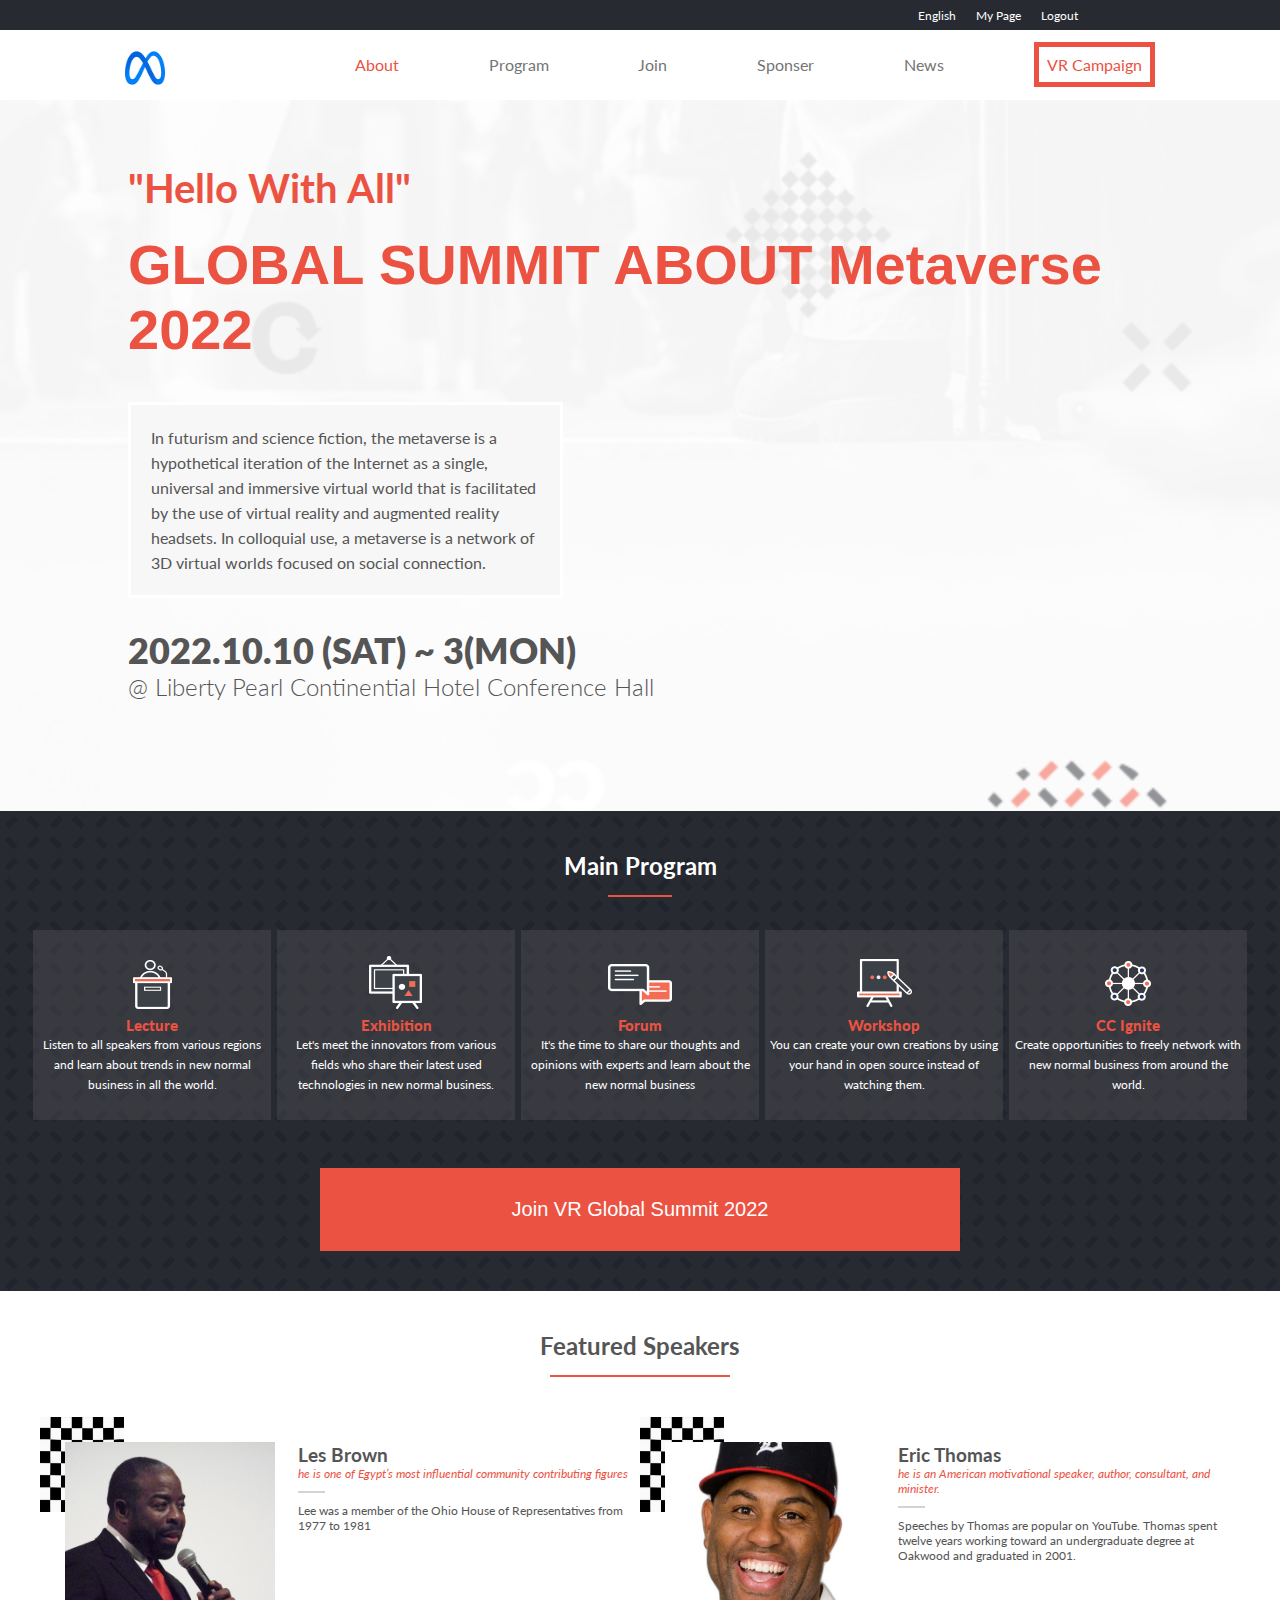
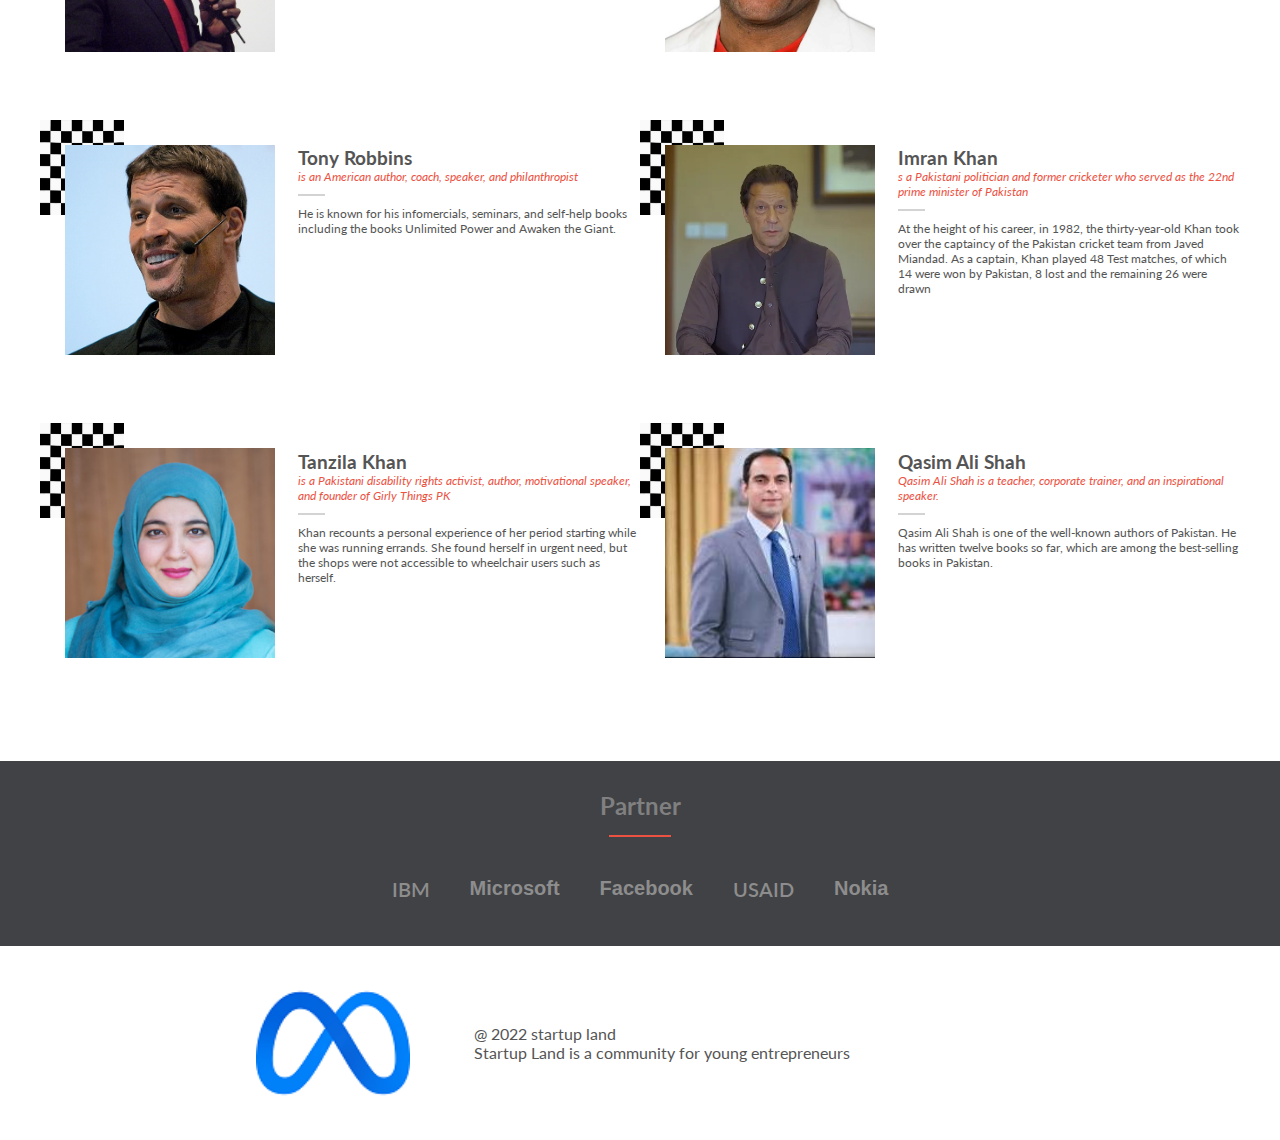
==== commit ec953f87: "Format HTML code" ====
--- a/index.html
+++ b/index.html
@@ -42,7 +42,7 @@
                     <i class="fas fa-bars"></i>
                 </div>
             </nav>
-             <!-- ==== Desktop: Main Menu ==== -->
+            <!-- ==== Desktop: Main Menu ==== -->
             <ul class="desktp_menu">
                 <li class="desktp_menu_item desktp_menu_logo"><a href="index.html"><img src="assets/img/logo.png"
                             alt="startup" /></a></li>
@@ -61,10 +61,10 @@
             <h3 class="text1">"Hello With All"</h3>
             <h1 class="header_header1">GLOBAL SUMMIT ABOUT Metaverse 2022</h1>
             <p class="header_text">
-                In futurism and science fiction, the metaverse is a hypothetical 
-                iteration of the Internet as a single, universal and immersive virtual 
-                world that is facilitated by the use of virtual reality and augmented 
-                reality headsets. In colloquial use, a metaverse is a network of 3D 
+                In futurism and science fiction, the metaverse is a hypothetical
+                iteration of the Internet as a single, universal and immersive virtual
+                world that is facilitated by the use of virtual reality and augmented
+                reality headsets. In colloquial use, a metaverse is a network of 3D
                 virtual worlds focused on social connection.
             </p>
             <h2 class="eventime">2022.10.10 (SAT) ~ 3(MON)</h2>
@@ -111,7 +111,7 @@
                 <div class="main_List_item">
                     <div class="main_List_item_container">
                         <img class="main_List_item_SubItem" src="assets/img/workshop.png" alt="workshop">
-    
+
                     </div>
                     <h4 class="main_List_item_SubItem main_List_item_title"> Workshop</h4>
                     <p class="main_List_item_SubItem ">
@@ -141,8 +141,8 @@
                 <div class="speakers_line"></div>
             </div>
             <div class="speakers_container">
-    
-    
+
+
             </div>
             <button class="btn speaker-btn">More <i class="fas fa-angle-down"></i></button>
         </section>
@@ -160,7 +160,7 @@
                 <span class="partner_logosone">USAID</span>
                 <span class="partner_logostwo">Nokia</span>
             </div>
-    
+
         </section>
 
         <!-- ==== DESKTOP: Footer ==== -->
@@ -175,4 +175,5 @@
         </footer>
         <script src="assets/script.js"></script>
     </body>
+
 </html>--- a/assets/style.css
+++ b/assets/style.css
@@ -1,159 +1,154 @@
-@import url('https://fonts.googleapis.com/css2?family=Lato:ital,wght@0,100;0,300;0,400;0,700;0,900;1,100;1,300;1,400;1,700;1,900&display=swap');
+html {
+    scroll-behavior: smooth;
+  }
+  
+  #humberger {
+    display: block;
+  }
+  
+  i {
+    font-size: 30px;
+    margin: 20px 0 0 20px;
+  }
+  
+  .desktp_menu {
+    display: none;
+  }
+  
+  .social {
+    display: none;
+  }
+  
+  /* overlay */
+  
+  .overlay-background {
+    height: 100%;
+    width: 0;
+    position: fixed;
+    z-index: 1;
+    left: 0;
+    top: 0;
+    background-color: rgba(37, 37, 37, 0.747);
+    overflow-x: hidden;
+  }
+  
+  .overlay-content {
+    position: relative;
+    top: 10%;
+    text-align: left;
+  }
+  
+  a {
+    color: #757474;
+  }
+  
+  .overlay-background a {
+    padding: 15px;
+    text-decoration: none;
+    display: block;
+    transition: 0.3s;
+    font-size: 32px;
+    font-style: normal;
+    font-weight: 450;
+    line-height: 44px;
+    text-align: left;
+    color: #fff;
+  }
+  
+  .overlay-background .closeIcon {
+    position: absolute;
+    top: 0;
+    right: 15px;
+    cursor: pointer;
+  }
+  
+  .blur {
+    filter: blur(8px);
+  }
+  
+  .menu-item-border {
+    border: 5px solid #ec5242;
+    padding: 8px;
+    color: #ec5242;
+    width: 60%;
+  }
+  
+  .item-link {
+    color: #ec5242;
+  }
+  
+  a:hover {
+    color: #ec5242;
+  }
+  
+  @media screen and (min-width: 768px) {
+    .social {
+      height: 30px;
+      background-color: #272a31;
+      color: #fff;
+      padding: 0;
+      margin: 0;
+      font-size: 12px;
+      display: flex;
+      justify-content: flex-end;
+      align-items: center;
+      padding-right: 15%;
+    }
+  
+    .social > div {
+      padding: 0 10px;
+    }
+  
+    .social i {
+      font-size: 14px;
+      margin-bottom: 20px;
+    }
 
-body {
-  font-family: 'Lato', sans-serif;
-  font-weight: 400;
-}
-
-* {
-  margin: 0;
-  padding: 0;
-}
-
-i {
-  font-size: 30px;
-  margin: 20px 0 0 20px;
-}
-
-i:hover {
-  color: white;
-}
-
-.header {
-  background-image: url('img/mobile-bg.png');
-  background-size: cover;
-  background-position: center;
-  margin-top: -50px;
-  padding: 110px 10px 45px 10px;
-  color: #585858;
-}
-
-.header__header1 {
-  font-family: 'Lato', sans-serif;
-  padding: 20px 0;
-  font-size: 1.9em;
-  font-weight: 900;
-  color: #ec5242;
-}
-
-.header__text {
-  padding: 20px;
-  border: 3.5px solid #fff;
-  background-color: #f7f7f7;
-  margin: 5px;
-}
-
-.main {
-  background-image: url('img/main-bg.png');
-  background-color: #272a31;
-  color: #fff;
-  padding: 40px 0;
-}
-
-.main__line {
-  width: 15%;
-  height: 2px;
-  background-color: #ec5242;
-  margin-top: 15px;
-}
-
-.main__heading {
-  display: flex;
-  flex-direction: column;
-  align-items: center;
-}
-
-.main__List {
-  padding-top: 30px;
-}
-
-.main__List__item {
-  display: grid;
-  grid-template-columns: 18% 18% 58%;
-  background-color: #5f5f5f50;
-  grid-column-gap: 3%;
-  padding: 4% 1%;
-  margin: 20px;
-}
-
-.main__List__item__SubItem {
-  align-self: center;
-}
-
-.main__List__item__title {
-  color: #ec5242;
-}
-
-.btn-container {
-  display: flex;
-  justify-content: center;
-  margin-top: 40px;
-}
-
-.main-btn {
-  padding: 30px 15%;
-  background-color: #ec5242;
-  color: #fff;
-  border-style: none;
-  font-size: 20px;
-}
-
-.speakers {
-  min-height: 500px;
-  padding: 10px;
-}
-
-.speakers__line {
-  width: 15%;
-  height: 2px;
-  background-color: #ec5242;
-  margin-top: 15px;
-}
-
-.speakers__heading {
-  display: flex;
-  flex-direction: column;
-  align-items: center;
-}
-
-.speakers__list__item {
-  display: grid;
-  grid-template-columns: 35% 57%;
-  grid-column-gap: 8%;
-  margin-top: 40px;
-}
-
-.speaker__list__item__img {
-  background-image: url('img/speakersbg.jpg');
-  background-size: 40% 40%;
-  background-repeat: no-repeat;
-  background-position-x: 0;
-  background-position-y: 0;
-}
-
-.speaker__list__item__img img {
-  width: 100%;
-  height: 100%;
-  padding-left: 12%;
-  padding-top: 12%;
-}
-
-.speaker__list__item__content {
-  padding-top: 8%;
-}
-
-.speaker__list__item__content__bio {
-  font-style: italic;
-  color: #ec5242;
-}
-
-.speakers__bio__line {
-  width: 8%;
-  height: 2px;
-  background-color: #d3d3d3;
-  margin: 10px 0;
-}
-
-.speaker__list__item__content p {
-  font-size: 12px;
-}+    .social i:hover {
+      font-size: 14px;
+      margin-bottom: 20px;
+      transition: transform 1s;
+      transform: rotate(360deg);
+    }
+  
+    #humberger {
+      display: none;
+    }
+  
+    .nav {
+      height: 120px;
+    }
+  
+    .desktp_menu {
+      list-style: none;
+      display: flex;
+      justify-content: space-around;
+      align-items: center;
+      padding: 3px 80px 0 80px;
+    }
+  
+    .active {
+      color: #ec5242;
+    }
+  
+    .desktp_menu_logo {
+      margin-right: 90px;
+    }
+  
+    a:link {
+      text-decoration: none;
+    }
+  
+    .desktp_menu img {
+      width: 80%;
+      height: 50px;
+      margin-top: 10px;
+    }
+  
+    .item-border {
+      border: 5px solid #ec5242;
+      padding: 8px;
+      color: #ec5242;
+    }
+  }
+  --- a/assets/index.css
+++ b/assets/index.css
@@ -82,7 +82,7 @@
 }
 
 .main_line {
-  width: 15%;
+  width: 5%;
   height: 2px;
   background-color: #ec5242;
   margin-top: 15px;
@@ -352,7 +352,7 @@
   }
 
   .partner h2 {
-    color: #fff;
+    color: grey;
     padding-top: 30px;
   }
 
